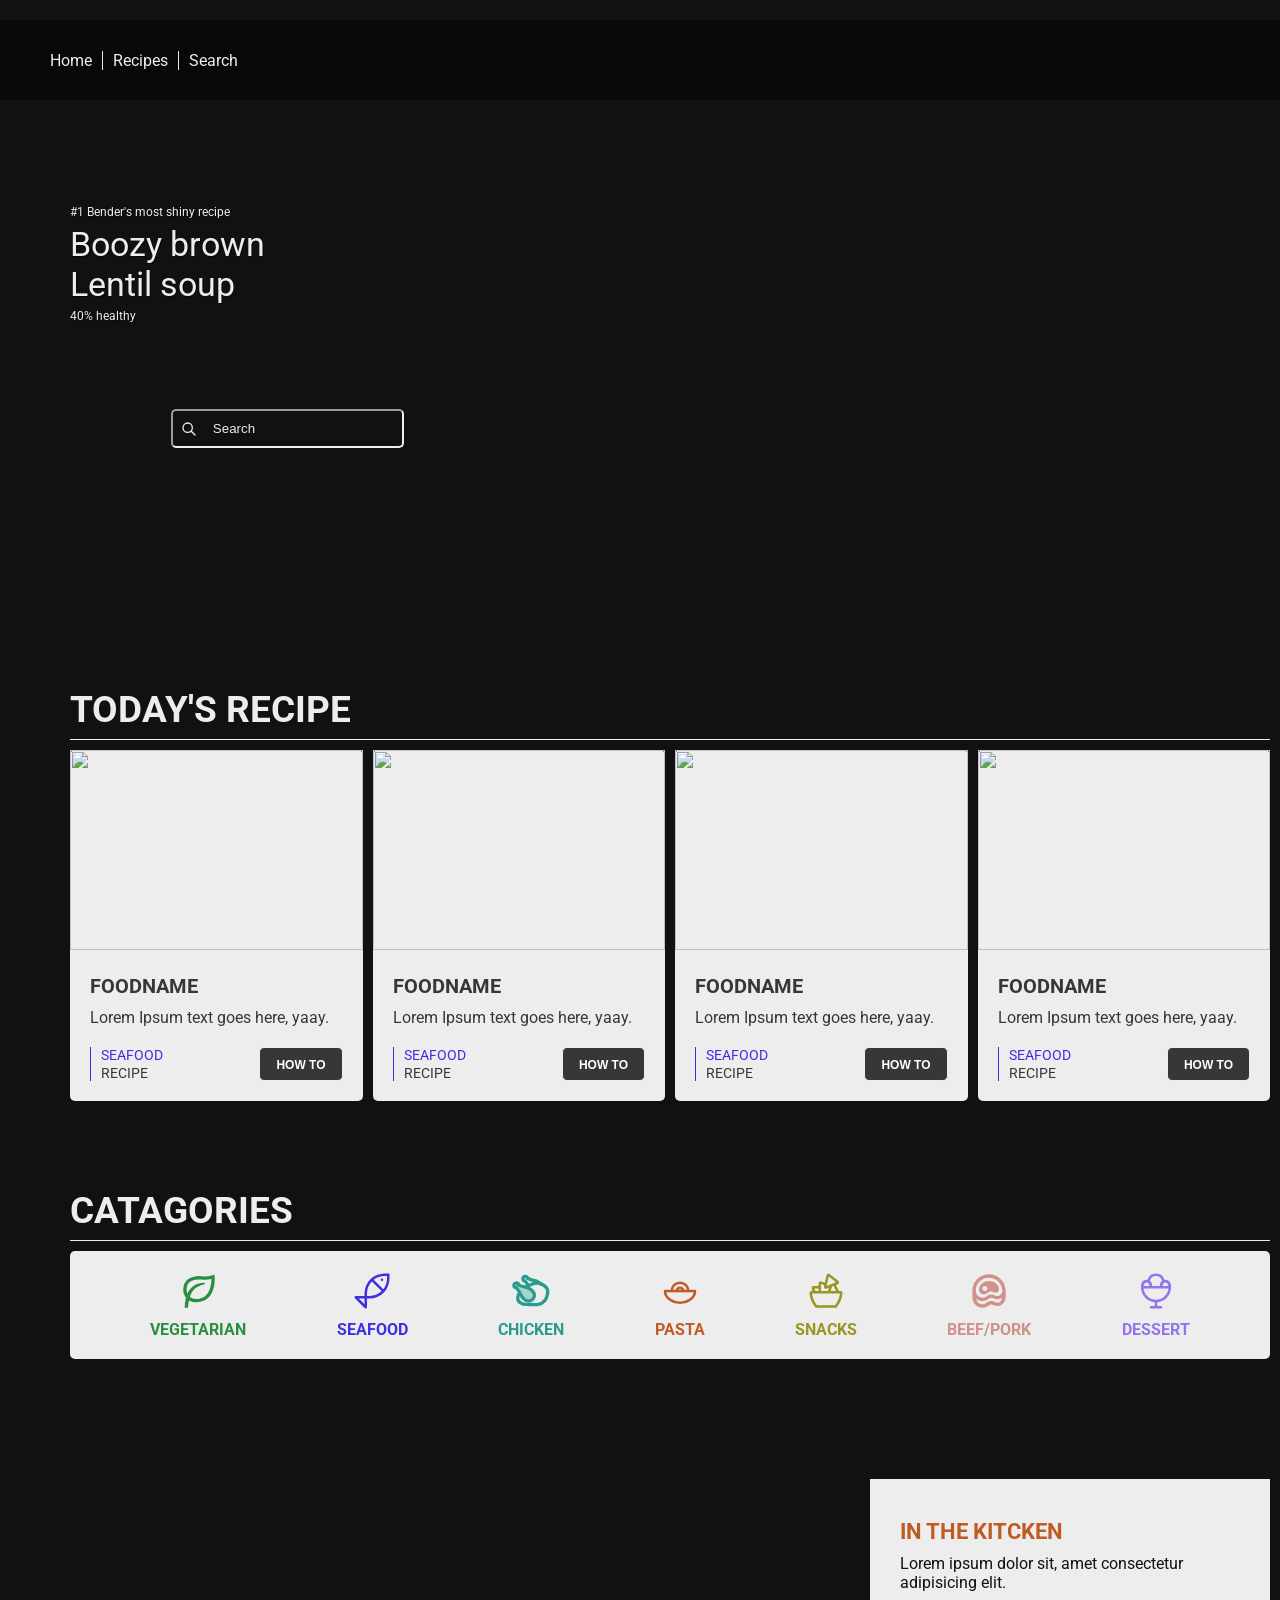
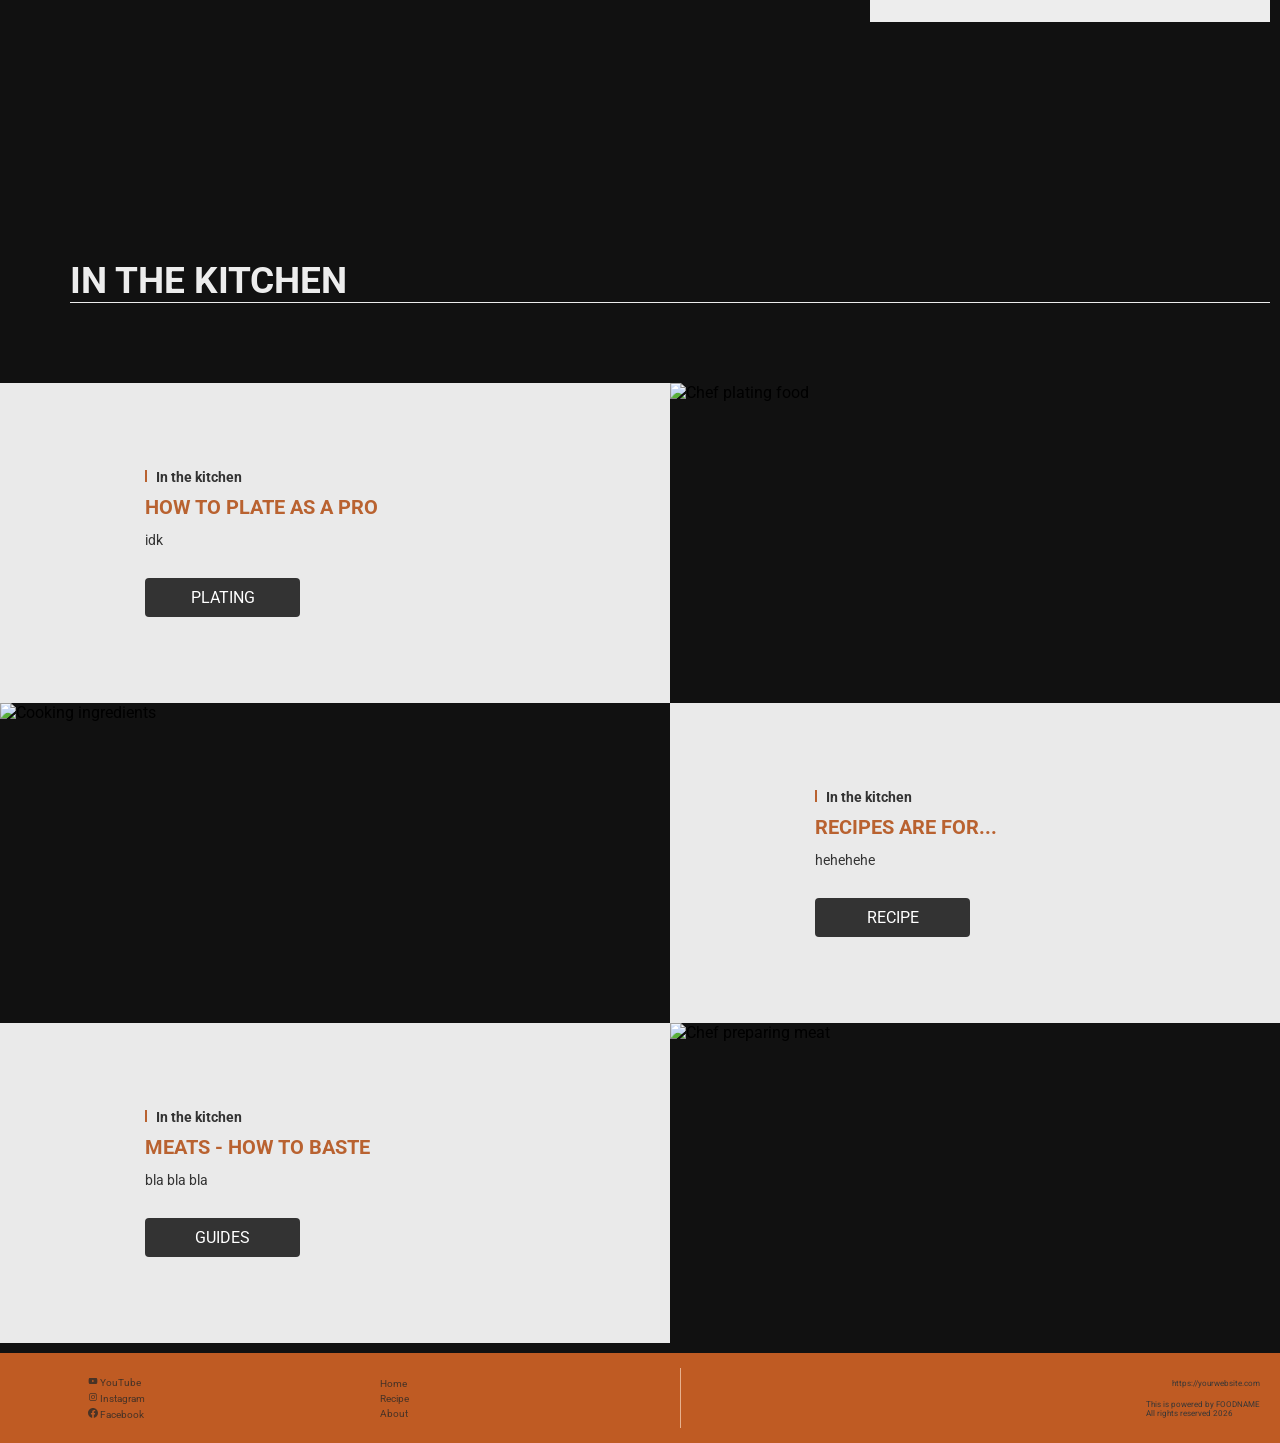
==== index.html @ 9c622d1e "Initial commit" ====
<!DOCTYPE html>
<html lang="en">

<head>
    <meta charset="UTF-8">
    <meta name="viewport" content="width=device-width, initial-scale=1.0">
    <title>Document</title>

    <link rel="preconnect" href="https://fonts.googleapis.com">
    <link rel="preconnect" href="https://fonts.gstatic.com" crossorigin>
    <link href="https://fonts.googleapis.com/css2?family=Roboto:ital,wght@0,100..900;1,100..900&display=swap"
        rel="stylesheet">

    <link rel="stylesheet" href="css/style.css">
</head>

<body>
    <div class="container">

        <!-- Navigation -->
        <nav class="navigation">
            <div class="menu-container">
                <ul>
                    <li><a href="">Home</a></li>
                    <li><a href="recipe-details.html">Recipes</a></li>
                    <li><a href="">Search</a></li>
                </ul>
            </div>
            <div class="hamburger-menu">
                <span>
                <svg xmlns="http://www.w3.org/2000/svg" width="1em" height="1em" viewBox="0 0 16 16">
	<path d="M0 0h16v16H0z" fill="none" />
	<path fill="none" stroke="currentColor" stroke-linecap="round" stroke-linejoin="round" stroke-width="1.5" d="m2.75 12.25h10.5m-10.5-4h10.5m-10.5-4h10.5" />
</svg>
                </span>
            </div>
        </nav>


<div class="mobile-menu">
                <ul>
                    <li><a href="">Home</a></li>
                    <li><a href="recipe-details.html">Recipes</a></li>
                    <li><a href="">Search</a></li>
                </ul>
</div>


        <!--Hero -->
        <div class="hero">
            <div class="hero-container">

                <div class="hero-text">
                    <h6> #1 Bender's most shiny recipe</h6>
                    <h4> Boozy brown</h4>
                    <h4> Lentil soup</h4>
                    <h6> 40% healthy</h6>
                </div>

                <div class="hero-search">
                    <div class="search-box">
                        <span class="search-icon">
                            <svg xmlns="http://www.w3.org/2000/svg" width="1em" height="1em" viewBox="0 0 24 24">
                                <path d="M0 0h24v24H0z" fill="none" />
                                <path fill="none" stroke="currentColor" stroke-linecap="round" stroke-linejoin="round"
                                    stroke-width="2" d="m15 15l6 6m-11-4a7 7 0 1 1 0-14a7 7 0 0 1 0 14" />
                            </svg>
                        </span>
                        <input type="text" placeholder="Search" class="search-input">
                    </div>
                </div>



            </div>
        </div>


        <!-- Todays recipe -->
        <section class="todays_recipes">
        <div class="todays_recipes_headline">Today's Recipe</div>
        <div class="todays_recipes_content">
            <!--card-block start (copy me)-->
        <div class="todays_recipes_content_block">
            <div class="todays_recipes_content_block_image">
             <img src="https://picsum.photos/300/175" alt="">
            </div>
            <div class="todays_recipes_content_block_text">
            <div class="todays_recipes_content_block_text_top">
                <h5>FoodName</h5>
                <p>Lorem Ipsum text goes here, yaay.</p>
            </div>
            <div class="todays_recipes_content_block_text_bottom">
                <div data-category="seafood" class="todays_recipes_content_bottom_area">
                    <div class="todays_recipes_content_bottom_area_left">
                        <p data-category="seafood" id="cetegory-color">Seafood</p>
                        <p>Recipe</p>
                    </div>
                    <div class="todays_recipes_content_bottom_area_right">
                        <div class="todays_recipes_content_bottom_area_right_button">
                            <button>
                                <a href="">How to</a>
                            </button>
                        </div>
                    </div>
                </div>
            </div>
            </div>
        </div>
        <!--card-block setup (copy me) -->

         
        <!--card-block start (copy me)-->
        <div class="todays_recipes_content_block">
            <div class="todays_recipes_content_block_image">
             <img src="https://picsum.photos/300/175" alt="">
            </div>
            <div class="todays_recipes_content_block_text">
            <div class="todays_recipes_content_block_text_top">
                <h5>FoodName</h5>
                <p>Lorem Ipsum text goes here, yaay.</p>
            </div>
            <div class="todays_recipes_content_block_text_bottom">
                <div data-category="seafood" class="todays_recipes_content_bottom_area">
                    <div class="todays_recipes_content_bottom_area_left">
                        <p data-category="seafood" id="cetegory-color">Seafood</p>
                        <p>Recipe</p>
                    </div>
                    <div class="todays_recipes_content_bottom_area_right">
                        <div class="todays_recipes_content_bottom_area_right_button">
                            <button>
                                <a href="">How to</a>
                            </button>
                        </div>
                    </div>
                </div>
            </div>
            </div>
        </div>
        <!--card-block setup (copy me) -->


        <!--card-block start (copy me)-->
        <div class="todays_recipes_content_block">
            <div class="todays_recipes_content_block_image">
             <img src="https://picsum.photos/300/175" alt="">
            </div>
            <div class="todays_recipes_content_block_text">
            <div class="todays_recipes_content_block_text_top">
                <h5>FoodName</h5>
                <p>Lorem Ipsum text goes here, yaay.</p>
            </div>
            <div class="todays_recipes_content_block_text_bottom">
                <div data-category="seafood" class="todays_recipes_content_bottom_area">
                    <div class="todays_recipes_content_bottom_area_left">
                        <p data-category="seafood" id="cetegory-color">Seafood</p>
                        <p>Recipe</p>
                    </div>
                    <div class="todays_recipes_content_bottom_area_right">
                        <div class="todays_recipes_content_bottom_area_right_button">
                            <button>
                                <a href="">How to</a>
                            </button>
                        </div>
                    </div>
                </div>
            </div>
            </div>
        </div>
        <!--card-block setup (copy me) -->


        <!--card-block start (copy me)-->
        <div class="todays_recipes_content_block">
            <div class="todays_recipes_content_block_image">
             <img src="https://picsum.photos/300/175" alt="">
            </div>
            <div class="todays_recipes_content_block_text">
            <div class="todays_recipes_content_block_text_top">
                <h5>FoodName</h5>
                <p>Lorem Ipsum text goes here, yaay.</p>
            </div>
            <div class="todays_recipes_content_block_text_bottom">
                <div data-category="seafood" class="todays_recipes_content_bottom_area">
                    <div class="todays_recipes_content_bottom_area_left">
                        <p data-category="seafood" id="cetegory-color">Seafood</p>
                        <p>Recipe</p>
                    </div>
                    <div class="todays_recipes_content_bottom_area_right">
                        <div class="todays_recipes_content_bottom_area_right_button">
                            <button>
                                <a href="">How to</a>
                            </button>
                        </div>
                    </div>
                </div>
            </div>
            </div>
        </div>
        <!--card-block setup (copy me) -->



        </div>




        </section>


        <!-- Catagories  -->
        <section class="categories">
            <div class="todays_recipes_headline">Catagories</div>

            <div class="categories_content">
                <div class="categories_content_block">
                    <span data-category="vegetarian" class="iconify">
                       <svg xmlns="http://www.w3.org/2000/svg" width="1em" height="1em" viewBox="0 0 24 24">
	                   <path d="M0 0h24v24H0z" fill="none" />
	                   <path fill="currentColor" d="m21.88 2.15l-1.2.4a13.84 13.84 0 0 1-6.41.64a11.87 11.87 0 0 0-6.68.9A7.23 7.23 0 0 0 3.3 9.5a8.65 8.65 0 0 0 1.47 6.6c-.06.21-.12.42-.17.63A22.6 22.6 0 0 0 4 22h2a31 31 0 0 1 .59-4.32a9.25 9.25 0 0 0 4.52 1.11a11 11 0 0 0 4.28-.87C23 14.67 22 3.86 22 3.41zm-7.27 13.93c-2.61 1.11-5.73.92-7.48-.45a13.8 13.8 0 0 1 1.21-2.84A10.2 10.2 0 0 1 9.73 11a9 9 0 0 1 1.81-1.42A12 12 0 0 1 16 8V7a11.4 11.4 0 0 0-5.26 1.08a10.3 10.3 0 0 0-4.12 3.65a15 15 0 0 0-1 1.87a7 7 0 0 1-.38-3.73a5.24 5.24 0 0 1 3.14-4a8.9 8.9 0 0 1 3.82-.84c.62 0 1.23.06 1.87.11a16.2 16.2 0 0 0 6-.35C20 7.55 19.5 14 14.61 16.08" />
                       </svg>


                    </span>
                    <p data-category="vegetarian">Vegetarian</p>
                </div>

                <div class="categories_content_block">
                    <span data-category="seafood" class="iconify">
                       <svg xmlns="http://www.w3.org/2000/svg" width="1em" height="1em" viewBox="0 0 32 32">
	                   <path d="M0 0h32v32H0z" fill="none" />
	                   <circle cx="24" cy="7" r="1" fill="currentColor" />
                    	<path fill="currentColor" d="M26 2a16.02 16.02 0 0 0-16 16v2H3a1 1 0 0 0-.707 1.707l8 8A1 1 0 0 0 12 29v-7h2A16.02 16.02 0 0 0 30 6V2ZM10 26.586L5.414 22H10ZM12 20v-2a13.94 13.94 0 0 1 3.908-9.678l7.77 7.77A13.94 13.94 0 0 1 14 20ZM28 6a13.9 13.9 0 0 1-2.98 8.606L17.395 6.98A13.9 13.9 0 0 1 26 4h2Z" />
                        </svg>

                    </span>
                    <p data-category="seafood">Seafood</p>
                </div>

                <div class="categories_content_block">
                    <span data-category="chicken" class="iconify">
                      <svg xmlns="http://www.w3.org/2000/svg" width="1em" height="1em" viewBox="0 0 48 48">
	                  <path d="M0 0h48v48H0z" fill="none" />
	                   <defs>
	                 	<mask id="SVGTPFSeb5s">
		                   	<g fill="none" stroke="#fff" stroke-linecap="round" stroke-linejoin="round" stroke-width="4">
				<path d="M35.979 15.5a10.7 10.7 0 0 0-1.71-1.275l-1.466-.88a13.3 13.3 0 0 0-4.412-1.668l-.524-.096a27.1 27.1 0 0 1-8.051-2.855a2.792 2.792 0 1 0-2.965 3.396A22.8 22.8 0 0 1 21 17.647" />
				<path d="M11.307 25.02C11.045 25.3 8 28.65 8 32c0 3.5 1.558 5 3 6s3.72 2 5.61 2S28.5 41 33 40s5-2 7-4c1.081-1.081 1.882-2.602 2.39-3.77a22.5 22.5 0 0 0 1.175-3.502c.36-1.436.723-3.498.435-5.228c-.5-3-2-5-7-7.5c-4.604-2.302-8.647-1.212-9.258-1.025l-.161.054c-.8.283-7.265 2.596-10.01 4.471c-2.802 1.914-5.962 5.202-6.228 5.481z" />
				<path fill="#555" d="M6.103 20.01a2.792 2.792 0 1 1 2.965-3.396a27.1 27.1 0 0 0 8.051 2.854l.524.097c1.559.287 3.053.852 4.412 1.668l1.466.879a10.7 10.7 0 0 1 2.602 2.197l.406.472a6.6 6.6 0 0 1 1.532 5.17l-.028.211a5.95 5.95 0 0 1-1.637 3.367l-.462.473a6.67 6.67 0 0 1-5.875 1.924a8.34 8.34 0 0 1-4.425-2.23l-.739-.714a9.3 9.3 0 0 1-1.532-1.935l-2.172-3.652l-.634-1.27a22.8 22.8 0 0 0-4.454-6.116" />
			</g>
		</mask>
	</defs>
	<path fill="currentColor" d="M0 0h48v48H0z" mask="url(#SVGTPFSeb5s)" />
</svg>

                    </span>
                    <p data-category="chicken">Chicken</p>
                </div>

                <div class="categories_content_block">
                    <span data-category="pasta" class="iconify">
                       <svg xmlns="http://www.w3.org/2000/svg" width="1em" height="1em" viewBox="0 0 24 24">
	                   <path d="M0 0h24v24H0z" fill="none" />
	                    <g fill="none" stroke="currentColor" stroke-linecap="round" stroke-linejoin="round" stroke-width="1.5">
	                	<path d="M3 12h18c0 4 -4 7 -9 7s-9 -3 -9 -7" />
	                	<path d="M7 12a5 5 0 0 1 10 0" />
		                <path d="M10 12a2 2 0 0 1 4 0" />
	                        </g>
                            </svg>


                    </span>
                    <p data-category="pasta">Pasta</p>
                </div>

                <div class="categories_content_block">
                    <span data-category="snacks" class="iconify">
                       <svg xmlns="http://www.w3.org/2000/svg" width="1em" height="1em" viewBox="0 0 24 24">
	                <path d="M0 0h24v24H0z" fill="none" />
	                <path fill="currentColor" fill-rule="evenodd" d="M12.319 9.023L13.7 3.322l4.32 3.455l-5.702 2.246Zm2.012-7.118a1.25 1.25 0 0 0-1.995.682l-1.077 4.441l-2.089-.746A1.25 1.25 0 0 0 7.5 7.46V9H4.559a1.25 1.25 0 0 0-1.118 1.809L4.036 12h-.718c-.715 0-1.31.61-1.235 1.357a15.7 15.7 0 0 0 3.476 8.368l.225.275H18.21l.225-.275a15.7 15.7 0 0 0 3.477-8.368A1.237 1.237 0 0 0 20.676 12h-.952l-1.71-3.609l.957-.377a1.25 1.25 0 0 0 .323-2.139zm2.285 7.037L18.064 12H14.77l.83-2.658zm-2.808 1.106L13.198 12H9V7.814l1.904.68l-.156.643a1.25 1.25 0 0 0 1.673 1.458zM7.5 12H5.713l-.75-1.5H7.5zm-1 8.5a14.2 14.2 0 0 1-2.892-7h16.779a14.2 14.2 0 0 1-2.893 7z" clip-rule="evenodd" />
                    </svg>


                    </span>
                    <p data-category="snacks">Snacks</p>
                </div>

                <div class="categories_content_block">
                    <span data-category="meat" class="iconify">
                       <svg xmlns="http://www.w3.org/2000/svg" width="1em" height="1em" viewBox="0 0 24 24">
	                    <path d="M0 0h24v24H0z" fill="none" />
	                    <path fill="currentColor" d="M21.97 12.01c.02-.27.02-.55 0-.82C21.55 6.04 17.18 2 12 2s-9.45 3.88-9.95 9.02c-.04.44-.04.87 0 1.3v2.7c-.33 3.41 1.89 6.45 5.05 6.91a6 6 0 0 0 4.71-1.28c.8-.66 1.89-.75 2.84-.24c.73.39 1.56.55 2.38.59c1.27 0 2.48-.56 3.41-1.56c1.1-1.2 1.68-2.88 1.55-4.43l.03-3h-.03ZM12 4c4.14 0 7.64 3.23 7.97 7.35c.08 1-.26 2.02-.91 2.72c-.39.42-1.06.93-2.06.93c-.53.04-.98-.12-1.42-.36c-1.67-.9-3.61-.72-5.05.45c-.88.72-2 1.03-3.14.86c-1.82-.27-3.16-1.86-3.34-3.8v-.98a7.97 7.97 0 0 1 7.96-7.18Zm5.01 15c-.5 0-.98-.12-1.42-.36c-1.67-.9-3.61-.73-5.05.45c-.88.72-2 1.02-3.14.86c-1.68-.25-2.95-1.64-3.27-3.43c.82.74 1.84 1.24 2.98 1.41a6 6 0 0 0 4.71-1.28c.8-.66 1.89-.75 2.84-.24c.73.39 1.56.57 2.38.59c1.07 0 2.08-.38 2.92-1.04c-.12.79-.46 1.55-.99 2.12c-.38.42-1.03.92-1.94.92Z" />
	                    <path fill="currentColor" d="M8.82 14c1.18 0 1.73-.48 2.43-.97c.76-.53 1.89-.91 2.75-.51c.38.17 1.54.51 2 .51c1 0 2.12-.89 1.99-2.29C17.74 8.09 15.15 6 12 6s-5.68 2.04-5.98 4.66c-.18 1.59.95 3.34 2.8 3.34m.68-5c.83 0 1.5.67 1.5 1.5S10.33 12 9.5 12S8 11.33 8 10.5S8.67 9 9.5 9" />
                        </svg>


                    </span>
                    <p data-category="meat">Beef/Pork</p>
                </div>

                <div class="categories_content_block">
                    <span data-category="dessert" class="iconify">
                       <svg xmlns="http://www.w3.org/2000/svg" width="1em" height="1em" viewBox="0 0 1024 1024">
	                    <path d="M0 0h1024v1024H0z" fill="none" />
	                    <path fill="currentColor" d="M128 416v-48a144 144 0 0 1 168.6-141.9a224.1 224.1 0 0 1 430.8 0A144 144 0 0 1 896 368v48a384 384 0 0 1-352 382.7V896h-64v-97.3A384 384 0 0 1 128 416m287.1-32h193.8a144 144 0 0 1 58.9-132.8a160 160 0 0 0-311.6 0A144 144 0 0 1 415.1 384m-72.9 0a72 72 0 1 0-140.5 0zm339.6 0h140.4a72 72 0 1 0-140.5 0zM512 736a320 320 0 0 0 318.4-288H193.6A320 320 0 0 0 512 736M384 896h256a32 32 0 1 1 0 64H384a32 32 0 1 1 0-64" />
                        </svg>


                    </span>
                    <p data-category="dessert">Dessert</p>
                </div>
            </div>

        </section>

        <!-- Image section -->
        <section class="image_section">
            <div class="image_section_controller">
            <div class="image_section_box">
                <h4>In the kitcken</h4>
                <p>Lorem ipsum dolor sit, amet consectetur adipisicing elit.</p>
            </div>
            </div>


        </section>

        <!-- content area (in the kitchen) -->
        <section class="in_the_kitchen">
            <div class="in_the_kitchen_headline"> In The Kitchen</div>
            <div class="in_the_kitchen_content"></div>
            
             <div class="in_the _kitchen_block">
            <div class="todays_recipes_content_block_text">
            
            <div class="todays_recipes_content_block_text_bottom">
            </div>
        </div>

        </section>



<section class="kitchen-cards">

    <div class="card text-card">
        <div class="card-content">
            <p class="category">In the kitchen</p>
            <h2>HOW TO PLATE AS A PRO</h2>
            <p>
                idk
            </p>
            <a href="#" class="card-button">PLATING</a>
        </div>
    </div>

    <div class="card image-card">
        <img src="https://picsum.photos/300/175" alt="Chef plating food">
    </div>

    <div class="card image-card">
        <img src="https://picsum.photos/300/175" alt="Cooking ingredients">
    </div>

    <div class="card text-card">
        <div class="card-content">
            <p class="category">In the kitchen</p>
            <h2>RECIPES ARE FOR...</h2>
            <p>
                hehehehe
            </p>
            <a href="#" class="card-button">RECIPE</a>
        </div>
    </div>

    <div class="card text-card">
        <div class="card-content">
            <p class="category">In the kitchen</p>
            <h2>MEATS - HOW TO BASTE</h2>
            <p>
                bla bla bla 
            </p>
            <a href="#" class="card-button">GUIDES</a>
        </div>
    </div>

    <div class="card image-card">
        <img src="https://picsum.photos/300/175" alt="Chef preparing meat">
    </div>

</section>



        <!-- Footer -->
        <section class="footer">


<footer class="site-footer">

    <!-- Social media links -->
    <div class="footer-social">

        <a href="https://www.youtube.com/">
            <i class="fa-brands fa-youtube"></i>
            <span><svg xmlns="http://www.w3.org/2000/svg" width="1em" height="1em" viewBox="0 0 1024 1024">
	<path d="M0 0h1024v1024H0z" fill="none" />
	<path fill="currentColor" d="M941.3 296.1a112.3 112.3 0 0 0-79.2-79.3C792.2 198 512 198 512 198s-280.2 0-350.1 18.7A112.12 112.12 0 0 0 82.7 296C64 366 64 512 64 512s0 146 18.7 215.9c10.3 38.6 40.7 69 79.2 79.3C231.8 826 512 826 512 826s280.2 0 350.1-18.8c38.6-10.3 68.9-40.7 79.2-79.3C960 658 960 512 960 512s0-146-18.7-215.9M423 646V378l232 133z" />
</svg>
                YouTube
                
</span>
        </a>

        <a href="https://www.instagram.com/">
            <i class="fa-brands fa-instagram"></i>
            <span> <svg xmlns="http://www.w3.org/2000/svg" width="1em" height="1em" viewBox="0 0 1024 1024">
	<path d="M0 0h1024v1024H0z" fill="none" />
	<path fill="currentColor" d="M512 306.9c-113.5 0-205.1 91.6-205.1 205.1S398.5 717.1 512 717.1S717.1 625.5 717.1 512S625.5 306.9 512 306.9m0 338.4c-73.4 0-133.3-59.9-133.3-133.3S438.6 378.7 512 378.7S645.3 438.6 645.3 512S585.4 645.3 512 645.3m213.5-394.6c-26.5 0-47.9 21.4-47.9 47.9s21.4 47.9 47.9 47.9s47.9-21.3 47.9-47.9a47.84 47.84 0 0 0-47.9-47.9M911.8 512c0-55.2.5-109.9-2.6-165c-3.1-64-17.7-120.8-64.5-167.6c-46.9-46.9-103.6-61.4-167.6-64.5c-55.2-3.1-109.9-2.6-165-2.6c-55.2 0-109.9-.5-165 2.6c-64 3.1-120.8 17.7-167.6 64.5C132.6 226.3 118.1 283 115 347c-3.1 55.2-2.6 109.9-2.6 165s-.5 109.9 2.6 165c3.1 64 17.7 120.8 64.5 167.6c46.9 46.9 103.6 61.4 167.6 64.5c55.2 3.1 109.9 2.6 165 2.6c55.2 0 109.9.5 165-2.6c64-3.1 120.8-17.7 167.6-64.5c46.9-46.9 61.4-103.6 64.5-167.6c3.2-55.1 2.6-109.8 2.6-165m-88 235.8c-7.3 18.2-16.1 31.8-30.2 45.8c-14.1 14.1-27.6 22.9-45.8 30.2C695.2 844.7 570.3 840 512 840s-183.3 4.7-235.9-16.1c-18.2-7.3-31.8-16.1-45.8-30.2c-14.1-14.1-22.9-27.6-30.2-45.8C179.3 695.2 184 570.3 184 512s-4.7-183.3 16.1-235.9c7.3-18.2 16.1-31.8 30.2-45.8s27.6-22.9 45.8-30.2C328.7 179.3 453.7 184 512 184s183.3-4.7 235.9 16.1c18.2 7.3 31.8 16.1 45.8 30.2c14.1 14.1 22.9 27.6 30.2 45.8C844.7 328.7 840 453.7 840 512s4.7 183.2-16.2 235.8" />
</svg>


                Instagram

            </span>
        </a>

        <a href="https://www.facebook.com/">
            <i class="fa-brands fa-facebook"></i>
            <span><svg xmlns="http://www.w3.org/2000/svg" width="1em" height="1em" viewBox="0 0 24 24">
	<path d="M0 0h24v24H0z" fill="none" />
	<g fill="none">
		<g clip-path="url(#SVGXv8lpc2Y)">
			<path fill="currentColor" fill-rule="evenodd" d="M0 12.067C0 18.034 4.333 22.994 10 24v-8.667H7V12h3V9.333c0-3 1.933-4.666 4.667-4.666c.866 0 1.8.133 2.666.266V8H15.8c-1.467 0-1.8.733-1.8 1.667V12h3.2l-.533 3.333H14V24c5.667-1.006 10-5.966 10-11.933C24 5.43 18.6 0 12 0S0 5.43 0 12.067" clip-rule="evenodd" />
		</g>
		<defs>
			<clipPath id="SVGXv8lpc2Y">
				<path fill="#fff" d="M0 0h24v24H0z" />
			</clipPath>
		</defs>
	</g>
</svg>

                Facebook
            </span>
        </a>

    </div>

    <!-- Navigation links -->
    <div class="footer-menu">

        <a href="#">Home</a>
        <a href="#">Recipe</a>
        <a href="#">About</a>

    </div>

    <!-- Vertical separator -->
    <div class="footer-divider"></div>

    <!-- Website information -->
    <div class="footer-info">

        <p class="footer-url">
            https://yourwebsite.com
        </p>

        <div class="footer-copyright">
            <i class="fa-regular fa-copyright"></i>
            <span> This is powered by FOODNAME<br>
            All rights reserved 2026</span>
        </div>

    </div>

</footer>




        </section>




    </div>


    <script src="js/app.js"></script>
</body>

</html>
---- css/style.css ----
:root{
/*Dimensions*/
    --width-full:100%;
    --width-12col: 1200px;

    /*Grid settings*/
    --grid-gap: 10px;
    --padding-default: 20px;

/*colours */
--background-color-navigation: #00000088;
--background-color-light: #ededed;
--background-color-dark-bg: #111111;
--primary-color: #bf5b23; 
--color-ligh: #ededed;
--color-dark: #373737;
--color-white: #ffffff;


/* color swatch for catagories */
--category-seafood: #3e30e2;
--category-chicken: #299c8e;
--category-meat: #d09189;
--category-veg: #298f3f;
--category-dessert: #9374eb;
--category-snacks: #9a951e;
--category-pasta: #bf5b23;
}


/* reset css*/
*{
    padding: 0;
    margin: 0;
    box-sizing: border-box;
}


/* data category setup */
div[data-category="seafood"] {
    border-left: 1px solid var(--category-seafood);
}

p[data-category="seafood"] {
    color: var(--category-seafood);
}

span[data-category="seafood"] {
    color: var(--category-seafood);
}

div[data-category="chicken"] {
    border-left: 1px solid var(--category-chicken);
}

p[data-category="chicken"] {
    color: var(--category-chicken);
}

span[data-category="chicken"] {
    color: var(--category-chicken);
}

div[data-category="vegetarian"] {
    border-left: 1px solid var(--category-veg);
}

p[data-category="vegetarian"] {
    color: var(--category-veg);
}

span[data-category="vegetarian"] {
    color: var(--category-veg);
}

div[data-category="pasta"] {
    border-left: 1px solid var(--category-pasta);
}

p[data-category="pasta"] {
    color: var(--category-pasta);
}

span[data-category="pasta"] {
    color: var(--category-pasta);
}

div[data-category="snacks"] {
    border-left: 1px solid var(--category-snacks);
}

p[data-category="snacks"] {
    color: var(--category-snacks);
}

span[data-category="snacks"] {
    color: var(--category-snacks);
}

div[data-category="meat"] {
    border-left: 1px solid var(--category-meat);
}

p[data-category="meat"] {
    color: var(--category-meat);
}

span[data-category="meat"] {
    color: var(--category-meat);
}

div[data-category="dessert"] {
    border-left: 1px solid var(--category-dessert);
}

p[data-category="dessert"] {
    color: var(--category-dessert);
}

span[data-category="dessert"] {
    color: var(--category-dessert);
}

body{
width: var(--width-full);
font-family: 'Roboto' , sans-serif;
background-color: var(--background-color-dark-bg);
position: relative;
}

.navigation,.hero, .image-section, .footer {
    width: var(--width-full);
}

.todays_recipes, .categories, .content-area {
    width: var(--width-12col); 
    margin: 0 auto 0 auto;
}

.container{
    display: grid;
    grid-template-rows: auto;
    gap: var(--grid-gap);
    width: var(--width-full);
}

.hamburger-menu{
    display: none;
}

.mobile-menu{
    display: none;
}

.navigation{
    width: var(--width-full);
    height: 80px;
    background-color: var(--background-color-navigation);
    padding: 20px;
    display: flex;
    justify-content: center;
    align-items: center;
    z-index: 10;
    position: absolute;
    top: 20px;
    left: 0;
}

.navigation.fixed{
    position: fixed;
    top: 0;
}


.menu-container{
    width: var(--width-12col);
}

.menu-container ul {
    display: flex;
}

.menu-container ul li{
    list-style: none;
}

.menu-container a {
    color: var(--background-color-light);
    text-decoration: none;
    padding: 0 10px;
    border-right: 1px solid var(--background-color-light);
}

.menu-container li:last-child a{
border: none;
}

.menu-container a:hover {
    color: var(--primary-color);
}

.hero{
    display: flex;
    justify-content: center;
    color: var(--background-color-light);
    width: var(--width-full);
    min-height: 600px;
    height: auto;
    margin: 0;
    background-image: url('https://picsum.photos/1920/800');
    background-size: cover;
    background-position: center;
}

.hero-container {
    display: grid;
    grid-template-columns: repeat(12, 1fr);
    grid-template-rows: auto auto auto;
    gap: var(--grid-gap);
    width: var(--width-12col);
}


.hero-text{
    grid-column: 1/span 4;
    grid-row: 1;
    margin-top: 200px;
}

.hero-text h4{
    font-size: 34px;
    font-weight: 400;

    text-shadow: 1px 1px #00000088;
}

.hero-text h6{
    font-size: 12px;
    font-weight: 400;
    margin: 5px 0;

    text-shadow: 1px 1px #00000088;
}

.hero-search{
    grid-column: 2/ span 3;
    grid-row: 2;
}

.search-box{
display: flex;
align-items: center;
position: relative;
}


.search-input{
background-color: transparent;
border-radius: 5px;
border-color: 1px solid var(--background-color-light);
outline: none;
color: var(--background-color-light);
padding: 10px 20px 10px 40px;
}

.search-input::placeholder {
    color: var(--background-color-light);
}

.search-icon {
    position: absolute;
    left: 10px;
    display: flex;
    align-items: center;
}

/* Todays recipes starts */
.todays_recipes{
    height: fit-content;
    width: var(--width-12col);
    display: grid;
    grid-template-columns: 1fr;
    grid-template-rows: 130px auto;
    gap: var(--grid-gap);
}


.todays_recipes_content_block_image img{
    height: 200px;
    width: 100%;
    background-size:cover;
    background-position: center;
}

.todays_recipes_headline {
    font-size: 37px;
    color: var(--background-color-light);
    height: 60px;
    font-weight:700;
    margin: 70px 0 0 0;
    display: flex;
    justify-content: flex-start;
    align-items: center;
    border-bottom: 1px solid var(--background-color-light);
    text-transform: uppercase;
}

.todays_recipes_content{
    display: grid;
    grid-template-columns: repeat(4, 1fr);
    gap: var(--grid-gap);
    height: fit-content;
    width: var(--width-12col);
}

.todays_recipes_content_block{
    background-color: var(--background-color-light);
    position: relative;
    display: flex;
    flex-direction: column;
    border-radius: 5px;
}

.todays_recipes_content_block_text{
    padding: 20px;
    color: var(--color-dark);
    display: flex;
    flex-direction: column;
    justify-content: space-between;
    flex: 1;
}

.todays_recipes_content_block_text h5{
    font-size: 20px;
    font-weight: 700;
    margin-bottom: 10px;
    text-transform: uppercase;
}

.todays_recipes_content_block_text p{
    font-size: 16px;
}


.todays_recipes_content_bottom_area{
    display: flex;
    justify-content: space-between;
    margin-top: 20px;
}

.todays_recipes_content_bottom_area_left{
    display: flex;
    flex-direction: column;
    justify-content: space-between;
    padding: 0 0 0 10px;
}

.todays_recipes_content_bottom_area_left p{
    font-size: 14px;
    font-weight: 400;
    text-transform: uppercase;
}

.todays_recipes_content_bottom_area_right button{
    background-color: var(--color-dark);
    border: 1px solid var(--color-ligh);
    font-size: 14px;
    font-weight: 700;
    cursor: pointer;
    padding: 8px 16px;
    border-radius: 5px;
}

.todays_recipes_content_bottom_area_right button a{
    color: var(--color-white);
    text-decoration: none;
    text-transform: uppercase;
    font-size: 12px;
    transition: 0.3s;
}

.todays_recipes_content_bottom_area_right button a:hover {
    color: var(--primary-color);
}

/* Categories section start */
.categories{
    width: var(--width-12col);
}

.categories_content{
    background-color: var(--background-color-light);
    /* add gradient */
    border-radius: 5px;
    margin: 10px auto;
    padding: 20px 0;
    display: flex;
    justify-content: space-evenly;
    gap: var(--grid-gap);
}

.categories_content_block {
    display: flex;
    justify-content: center;
    align-items: center;
    flex-direction: column;
    font-size: 16px;
    font-weight: 700;
    text-transform: uppercase;
}

.categories_content_block svg {
    font-size: 40px;
}

.categories_content_block p {
    padding-top: 5px;
}

.image_section{
    height: 400px;
    width: var(--width-full);
    display: flex;
    justify-content: center;
    background-image: url("https://picsum.photos/1920/400");
    background-size: cover;
    background-position: center;
    clip-path: polygon(0 0, 100% 15%, 100% 100%, 0% 100%);
}

.image_section_controller{
    width: var(--width-12col);
    display: grid;
    grid-template-columns: repeat(12, 1fr);
    grid-template-rows: 100px auto 50px;
}

.image_section_box{
    grid-row: 2;
    background-color: var(--background-color-light);
    height: fit-content;
    padding: 30px;
    grid-column: 9/span 4;
}

.image_section_box h4 {
    color: var(--primary-color);
    font-size: 22px;
    text-transform:uppercase ;
    font-weight: 700;
    padding: 10px 0;
}

.image_section_box p{
    color: var(--background-color-dark-bg);
    font-size: 16px;
}


/* In the Kitchen */

.in_the_kitchen {
    font-size: 37px;
    color: var(--background-color-light);
    height: 60px;
    font-weight:700;
    margin: 70px;
    display: flex;
    justify-content: flex-start;
    align-items: center;
    border-bottom: 1px solid var(--background-color-light);
    text-transform: uppercase;
}

.in_the_kitchen{
    display: grid;
    grid-template-columns: repeat(4, 1fr);
    gap: var(--grid-gap);
    height: fit-content;
    width: var(--width-12col);
}


/* The six rectangles */
.kitchen-cards {
    display: grid;
    grid-template-columns: 1fr 1fr;
    gap: 0;
    width: 100%;
}

/* Every rectangle */
.card {
    min-width: 0;
    height: 320px;
}

/* Rectangles with text */
.text-card {
    background-color: #eaeaea;
    color: #333333;

    display: flex;
    align-items: center;
    padding: 35px;
}

/* Keep the text in a neat block */
.card-content {
    width: 100%;
    max-width: 380px;
    margin: 0 auto;
}

/* Small category label */
.category {
    font-size: 14px;
    font-weight: bold;
    margin-bottom: 10px;
}

.category::before {
    content: "";
    display: inline-block;
    width: 2px;
    height: 12px;
    background-color: #b96230;
    margin-right: 9px;
}

/* Orange heading */
.text-card h2 {
    color: #b96230;
    font-size: 20px;
    margin: 0 0 12px;
}

/* Description */
.text-card p:not(.category) {
    font-size: 14px;
    line-height: 1.3;
    margin-bottom: 28px;
}

/* Button */
.card-button {
    display: inline-block;
    min-width: 155px;
    padding: 10px 25px;

    background-color: #333333;
    color: white;
    text-align: center;
    text-decoration: none;
    border-radius: 4px;
}

.card-button:hover {
    background-color: #b96230;
}

/* Rectangles containing photos */
.image-card {
    overflow: hidden;
}

.image-card img {
    width: 100%;
    height: 100%;
    display: block;
    object-fit: cover;
}




/* FOOTER BACKGROUND */
.site-footer {
    background-color: var(--primary-color);
    color: var(--color-dark);

    width: 100%;
    min-height: 80px;

    display: grid;

    /* Four sections */
    grid-template-columns: 1fr 1fr 1px 2fr;

    align-items: center;

    padding: 15px 6%;
    gap: 20px;
}

/* SOCIAL MEDIA */
.footer-social {
    display: flex;
    flex-direction: column;
    gap: 4px;
}

.footer-social a {
    display: flex;
    align-items: center;
    gap: 8px;

    color: #493326;
    text-decoration: none;
    font-size: 10px;
}

.footer-social i {
    font-size: 11px;
}

/* MENU */
.footer-menu {
    display: flex;
    flex-direction: column;
    gap: 4px;
}

.footer-menu a {
    color: #493326;
    text-decoration: none;
    font-size: 10px;
}

/* VERTICAL LINE */
.footer-divider {
    width: 1px;
    height: 60px;
    background-color: #e6b18f;
}

/* RIGHT SIDE */
.footer-info {
    display: flex;
    flex-direction: column;
    align-items: flex-end;
    gap: 12px;
}

.footer-url {
    font-size: 8px;
    margin: 0;
    overflow-wrap: anywhere;
    text-align: right;
}

.footer-copyright {
    display: flex;
    align-items: center;
    gap: 6px;
    font-size: 8px;
    text-align: left;
}

.footer-copyright i {
    font-size: 12px;
}

.footer-social a:hover,
.footer-menu a:hover {
    color: #ffffff;
}




/* MOBILE */
@media (max-width: 600px) {

    .site-footer {
        grid-template-columns: 1fr 1fr;
        gap: 25px;
        padding: 25px;
    }

    .footer-divider {
        display: none;
    }

    .footer-info {
        align-items: flex-start;
    }

}







@media (width <= 768px) {
    :root{
        --width-12col: 100%;
    }

    body{}

.menu-container{
    display:none;
}

    .hamburger-menu{
        display: block;
        font-size: 24px;
        color: var(--color-ligh);
    }

    .mobile-menu{
        display: block;
        position: fixed;
        top: 0;
        right: 0;
        width: 250px;
        height: 100%;
        background-color: var(--color-dark);
        opacity: 0;
        z-index: 1000;
        visibility: hidden;
        transform: translateX(100%);
    }

    .mobile-menu.open{
        transform: translateX(0);
        visibility: visible;
        opacity: 1;
    }

    .mobile-menu ul{
        padding: 0;
    }

    .menu-mobile ul li {
        list-style: none;
        padding: 15px;
    }

    .mobile-menu ul li a {
        text-decoration: none;
        color: var(--color-ligh);
        text-transform: uppercase;
        font-weight: 700;
        padding: 12px;
    }

    .todays_recipes_content {
        grid-template-columns: repeat(1, 1fr);
        margin: 0 auto;
        width: calc(100% - 20px);

    }

    .categories_content{
        flex-wrap: wrap;
        justify-content: flex-start;
        
    }

    .categories_content_block{
        width: 30%;

    }

    .image_section{
        display: none;
    }

    /*no sure if leave it like this or center it or some*/
    .hero-text{
    grid-column: 2 / span 4;
    grid-row: 1;
    margin-top: 150px;
    color: var(--background-color-light);
    }

    /*no va no se que le pica*/

   .hero-search{
    justify-content: center;
    }








}
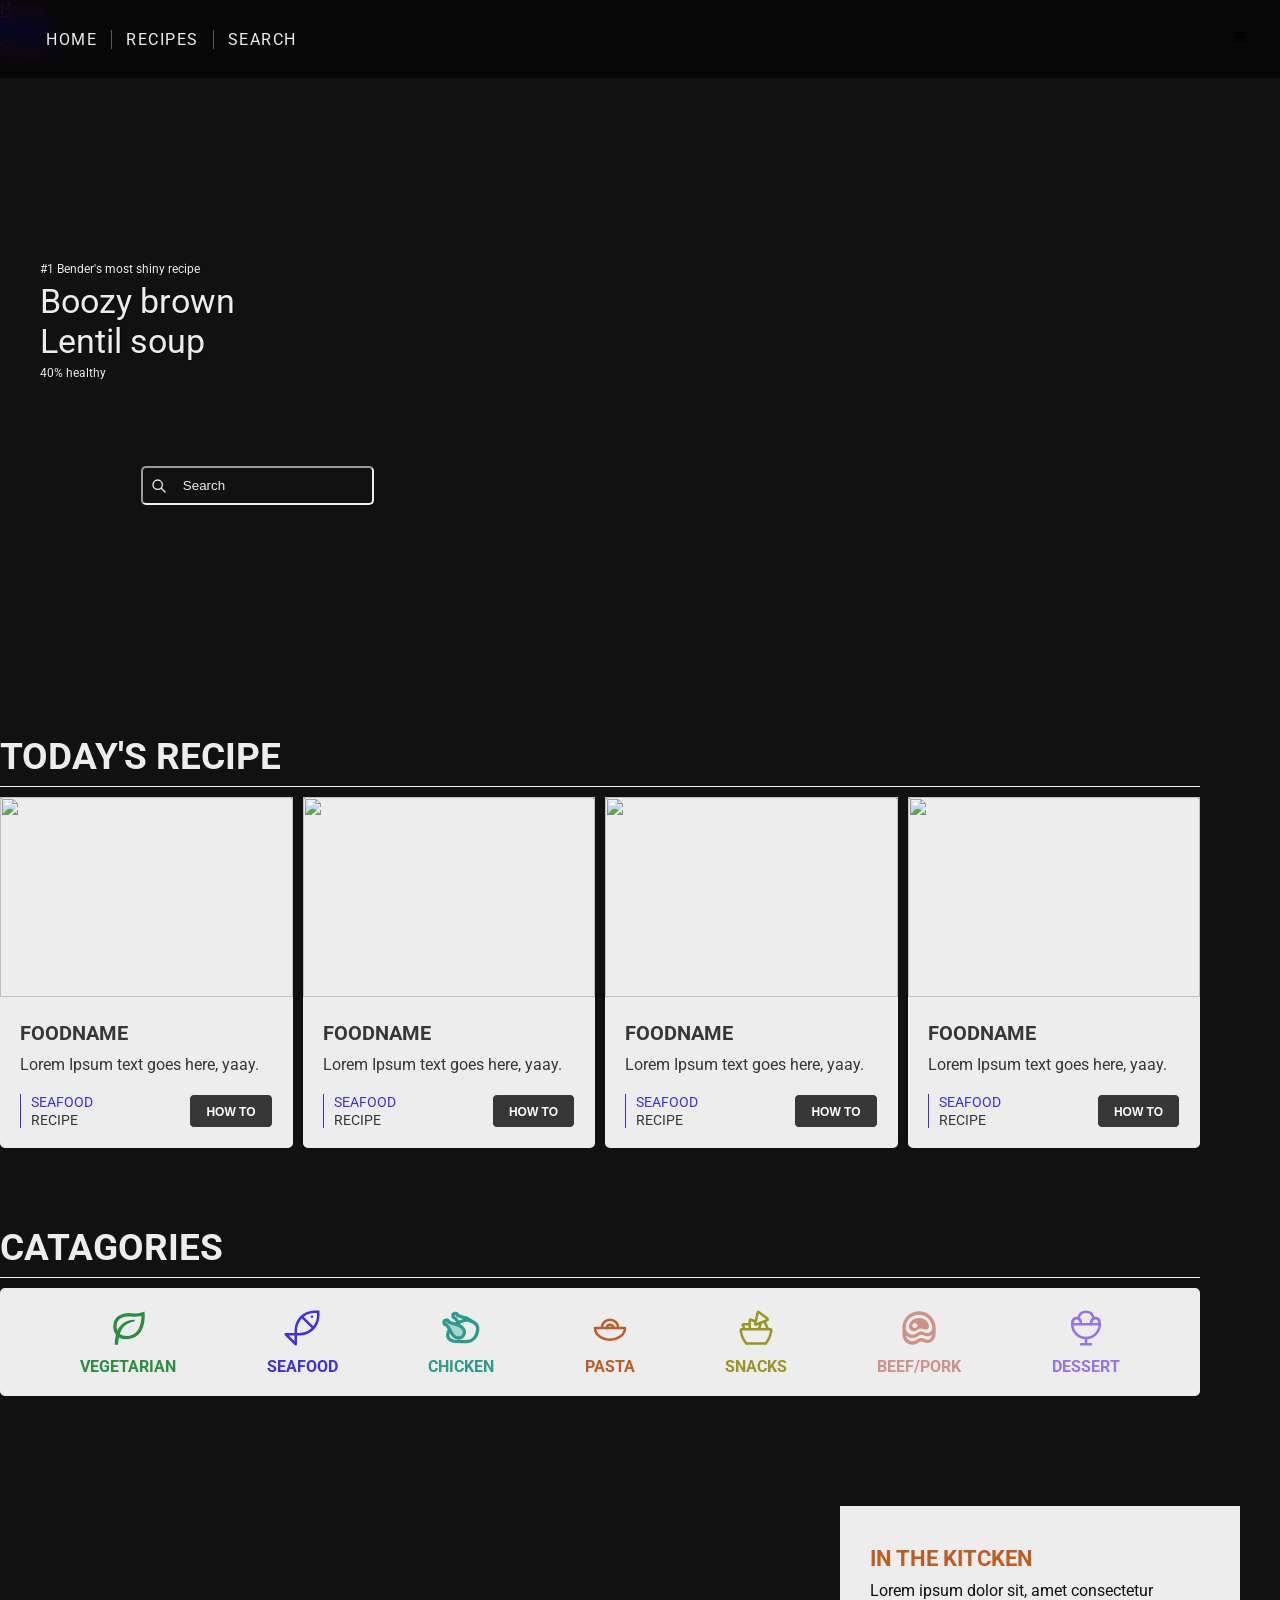
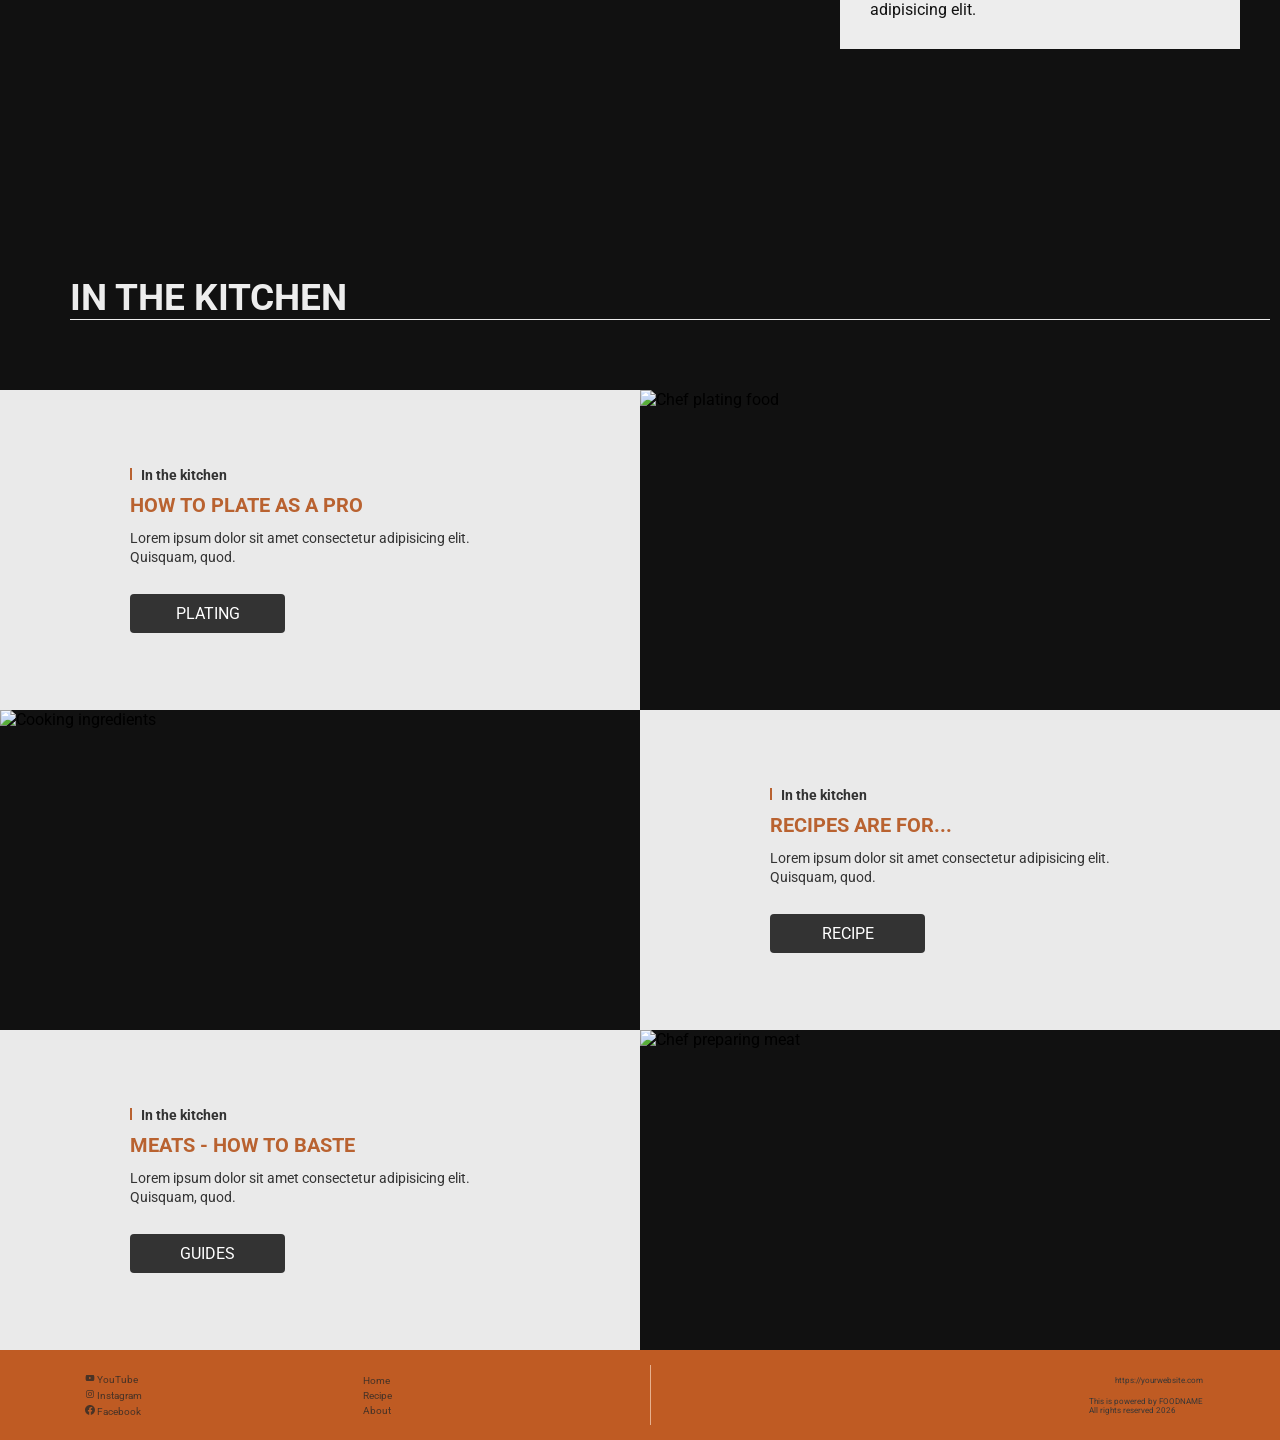
==== commit 9b9b4c42: "comit that" ====
--- a/index.html
+++ b/index.html
@@ -1,6 +1,5 @@
 <!DOCTYPE html>
 <html lang="en">
-
 <head>
     <meta charset="UTF-8">
     <meta name="viewport" content="width=device-width, initial-scale=1.0">
@@ -21,9 +20,9 @@
         <nav class="navigation">
             <div class="menu-container">
                 <ul>
-                    <li><a href="">Home</a></li>
-                    <li><a href="recipe-details.html">Recipes</a></li>
-                    <li><a href="">Search</a></li>
+                    <li><a href="index.html">Home</a></li>
+                    <li><a href="singrecipe.html">Recipes</a></li>
+                    <li><a href="searchOut.html">Search</a></li>
                 </ul>
             </div>
             <div class="hamburger-menu">
@@ -35,6 +34,7 @@
                 </span>
             </div>
         </nav>
+
 
 
 <div class="mobile-menu">
@@ -349,7 +349,7 @@
             <p class="category">In the kitchen</p>
             <h2>HOW TO PLATE AS A PRO</h2>
             <p>
-                idk
+                Lorem ipsum dolor sit amet consectetur adipisicing elit. Quisquam, quod.
             </p>
             <a href="#" class="card-button">PLATING</a>
         </div>
@@ -368,7 +368,7 @@
             <p class="category">In the kitchen</p>
             <h2>RECIPES ARE FOR...</h2>
             <p>
-                hehehehe
+                Lorem ipsum dolor sit amet consectetur adipisicing elit. Quisquam, quod.
             </p>
             <a href="#" class="card-button">RECIPE</a>
         </div>
@@ -379,7 +379,7 @@
             <p class="category">In the kitchen</p>
             <h2>MEATS - HOW TO BASTE</h2>
             <p>
-                bla bla bla 
+                Lorem ipsum dolor sit amet consectetur adipisicing elit. Quisquam, quod. 
             </p>
             <a href="#" class="card-button">GUIDES</a>
         </div>
@@ -451,9 +451,9 @@
     <!-- Navigation links -->
     <div class="footer-menu">
 
-        <a href="#">Home</a>
-        <a href="#">Recipe</a>
-        <a href="#">About</a>
+        <a href="index.html">Home</a>
+        <a href="singrecipe.html">Recipe</a>
+        <a href="searchOut.html">About</a>
 
     </div>
 
--- a/css/style.css
+++ b/css/style.css
@@ -128,75 +128,66 @@
 position: relative;
 }
 
-.navigation,.hero, .image-section, .footer {
-    width: var(--width-full);
-}
-
-.todays_recipes, .categories, .content-area {
-    width: var(--width-12col); 
-    margin: 0 auto 0 auto;
-}
-
-.container{
-    display: grid;
-    grid-template-rows: auto;
-    gap: var(--grid-gap);
-    width: var(--width-full);
-}
-
-.hamburger-menu{
-    display: none;
-}
-
-.mobile-menu{
-    display: none;
-}
-
-.navigation{
-    width: var(--width-full);
-    height: 80px;
-    background-color: var(--background-color-navigation);
-    padding: 20px;
-    display: flex;
-    justify-content: center;
-    align-items: center;
-    z-index: 10;
-    position: absolute;
-    top: 20px;
-    left: 0;
-}
-
-.navigation.fixed{
-    position: fixed;
-    top: 0;
-}
-
-
-.menu-container{
-    width: var(--width-12col);
+.recipe-container {
+  width: min(var(--width-12col), calc(100% - 48px));
+  margin: 0 auto;
+}
+
+.hamburger_menu,
+.mobile_menu {
+  display: none;
+}
+
+.navigation {
+  position: absolute;
+  z-index: 10;
+  top: 0;
+  left: 0;
+  display: flex;
+  align-items: center;
+  justify-content: center;
+  width: var(--width-full);
+  height: 78px;
+  padding: 18px 24px;
+  background-color: var(--background-color-navigation);
+  text-transform: uppercase;
+  letter-spacing: 1.5px;
+  backdrop-filter: blur(10px);
+}
+
+.navigation.fixed {
+  position: fixed;
+  top: 0;
+  z-index: 1000;
+  width: 100%;
+}
+
+.menu-container {
+  width: var(--width-12col);
 }
 
 .menu-container ul {
-    display: flex;
-}
-
-.menu-container ul li{
-    list-style: none;
+  display: flex;
+}
+
+.menu-container ul li {
+  list-style: none;
 }
 
 .menu-container a {
-    color: var(--background-color-light);
-    text-decoration: none;
-    padding: 0 10px;
-    border-right: 1px solid var(--background-color-light);
-}
-
-.menu-container li:last-child a{
-border: none;
+  padding: 0 14px;
+  color: var(--background-color-light);
+  text-decoration: none;
+  border-right: 1px solid rgba(244, 239, 228, 0.35);
+  transition: color 0.2s ease;
+}
+
+.menu-container li:last-child a {
+  border: none;
 }
 
 .menu-container a:hover {
-    color: var(--primary-color);
+  color: var(--primary-colour);
 }
 
 .hero{
@@ -278,7 +269,7 @@
 .todays_recipes{
     height: fit-content;
     width: var(--width-12col);
-    display: grid;
+    display: grid;  
     grid-template-columns: 1fr;
     grid-template-rows: 130px auto;
     gap: var(--grid-gap);
@@ -483,6 +474,7 @@
 
 /* The six rectangles */
 .kitchen-cards {
+    width: var(--width-12col);
     display: grid;
     grid-template-columns: 1fr 1fr;
     gap: 0;
@@ -699,7 +691,7 @@
         --width-12col: 100%;
     }
 
-    body{}
+    
 
 .menu-container{
     display:none;
@@ -770,7 +762,7 @@
         display: none;
     }
 
-    /*no sure if leave it like this or center it or some*/
+    
     .hero-text{
     grid-column: 2 / span 4;
     grid-row: 1;
@@ -778,7 +770,7 @@
     color: var(--background-color-light);
     }
 
-    /*no va no se que le pica*/
+    
 
    .hero-search{
     justify-content: center;
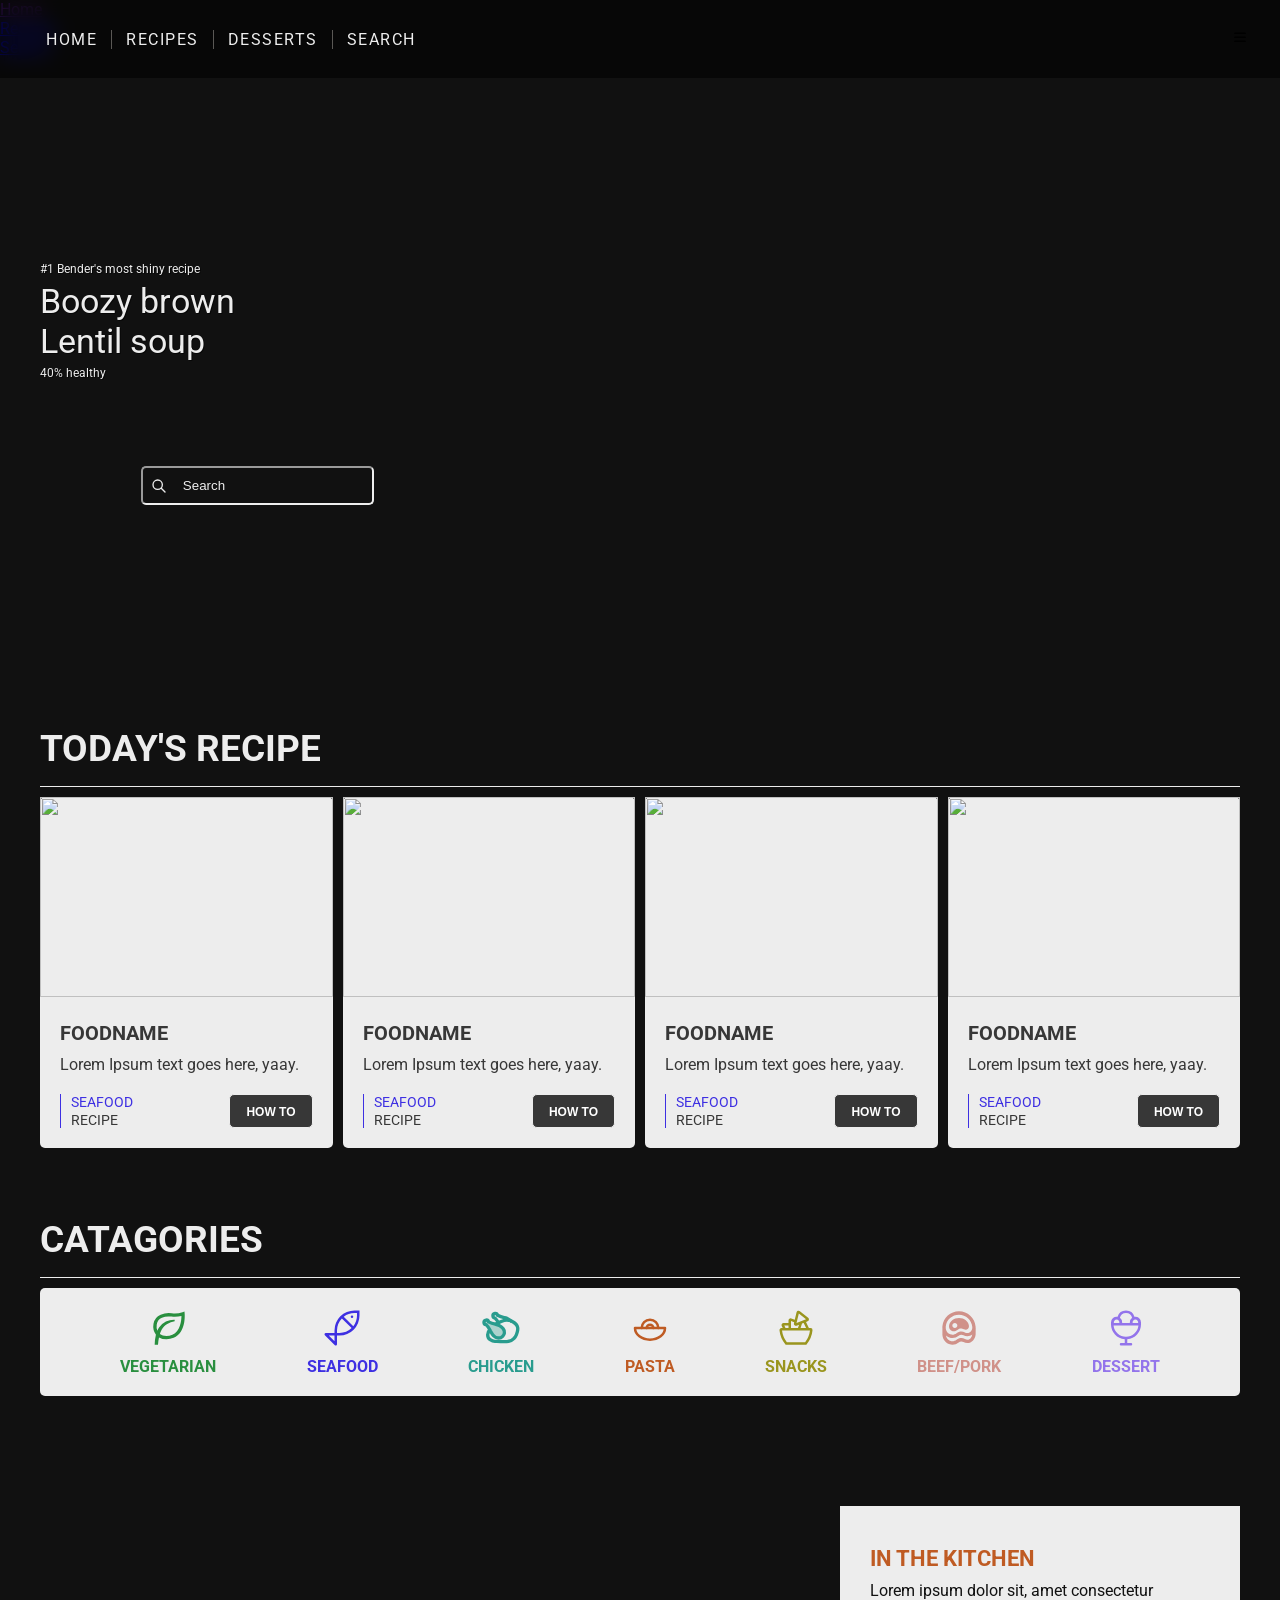
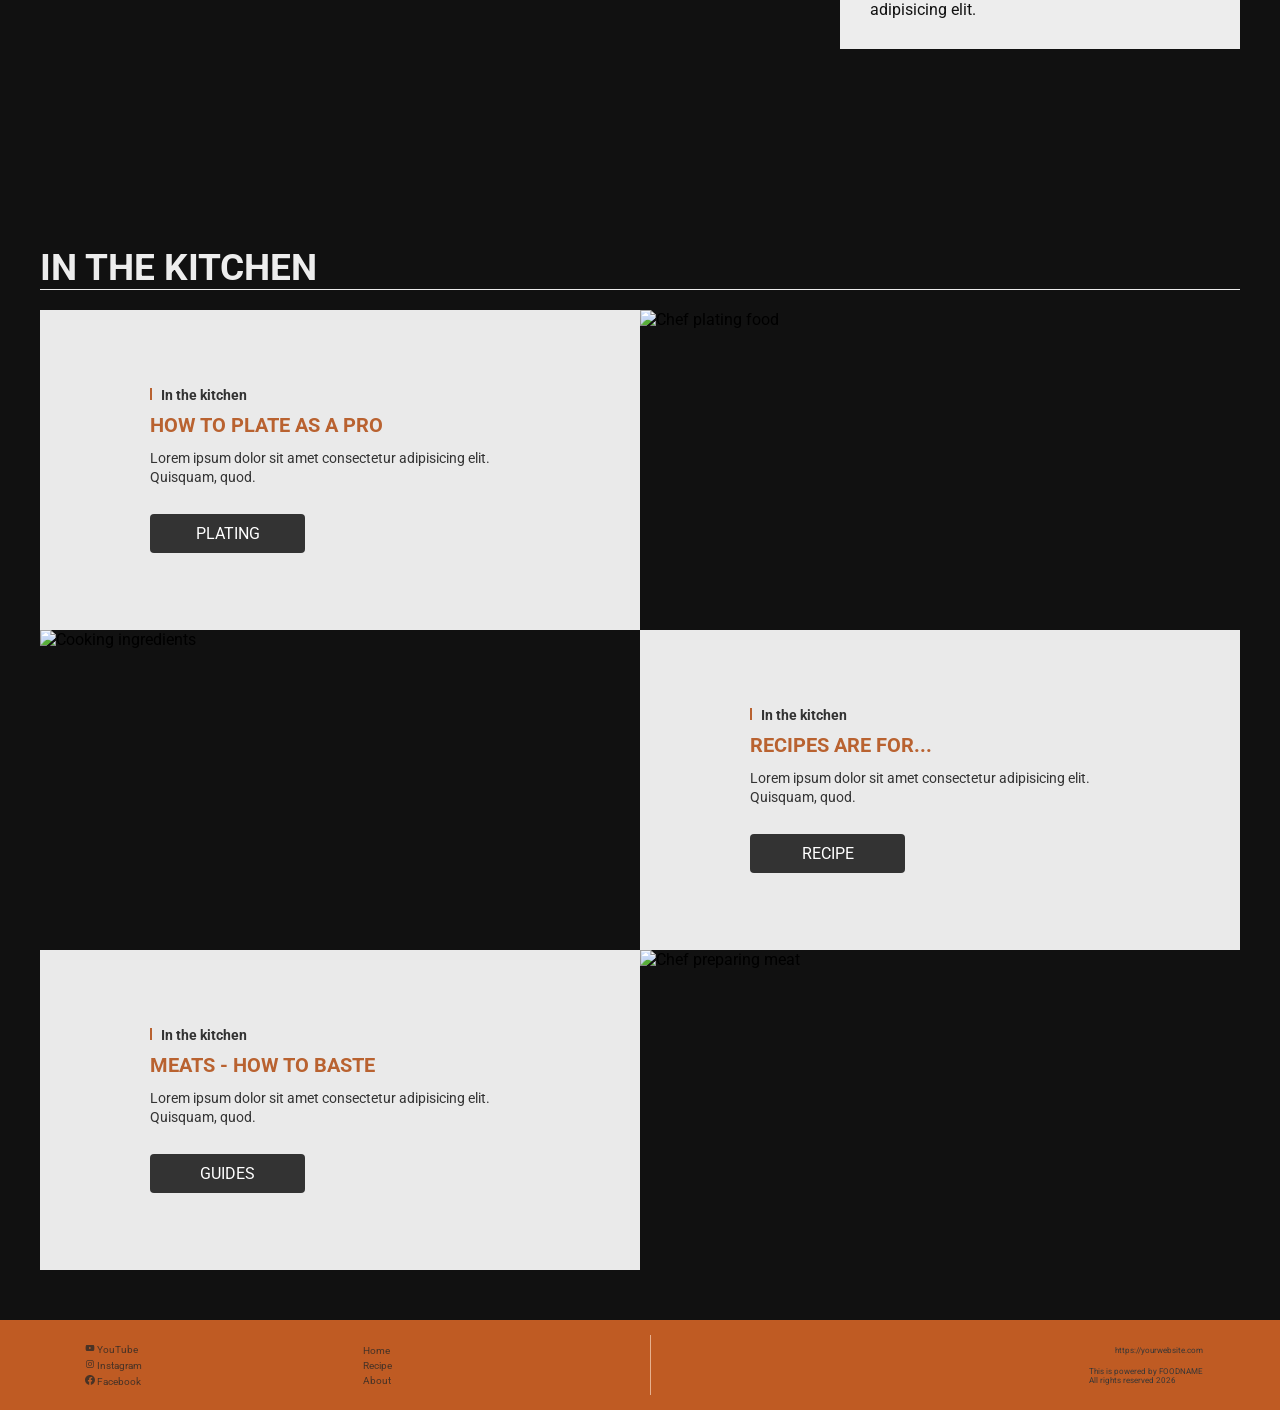
==== commit 0081139a: "push" ====
--- a/index.html
+++ b/index.html
@@ -22,6 +22,7 @@
                 <ul>
                     <li><a href="index.html">Home</a></li>
                     <li><a href="singrecipe.html">Recipes</a></li>
+                     <li><a href="dessert-recipe.html">Desserts</a></li>
                     <li><a href="searchOut.html">Search</a></li>
                 </ul>
             </div>
@@ -41,7 +42,7 @@
                 <ul>
                     <li><a href="">Home</a></li>
                     <li><a href="recipe-details.html">Recipes</a></li>
-                    <li><a href="">Search</a></li>
+                    <li><a href="searchOut.html">Search</a></li>
                 </ul>
 </div>
 
@@ -318,7 +319,7 @@
         <section class="image_section">
             <div class="image_section_controller">
             <div class="image_section_box">
-                <h4>In the kitcken</h4>
+                <h4>In the kitchen</h4>
                 <p>Lorem ipsum dolor sit, amet consectetur adipisicing elit.</p>
             </div>
             </div>
--- a/css/style.css
+++ b/css/style.css
@@ -269,9 +269,10 @@
 .todays_recipes{
     height: fit-content;
     width: var(--width-12col);
-    display: grid;  
-    grid-template-columns: 1fr;
-    grid-template-rows: 130px auto;
+    margin: 0 auto;
+    display: flex;
+    flex-direction: column;
+    align-items: center;
     gap: var(--grid-gap);
 }
 
@@ -290,8 +291,8 @@
     font-weight:700;
     margin: 70px 0 0 0;
     display: flex;
-    justify-content: flex-start;
-    align-items: center;
+    align-items: flex-start;
+    width: var(--width-12col);
     border-bottom: 1px solid var(--background-color-light);
     text-transform: uppercase;
 }
@@ -377,6 +378,7 @@
 /* Categories section start */
 .categories{
     width: var(--width-12col);
+    margin: 0 auto;
 }
 
 .categories_content{
@@ -469,6 +471,9 @@
     gap: var(--grid-gap);
     height: fit-content;
     width: var(--width-12col);
+    margin: 0 auto;
+    margin-top: 40px;
+    margin-bottom: 20px;
 }
 
 
@@ -478,7 +483,8 @@
     display: grid;
     grid-template-columns: 1fr 1fr;
     gap: 0;
-    width: 100%;
+    margin: 0 auto;
+    margin-bottom: 50px;
 }
 
 /* Every rectangle */
